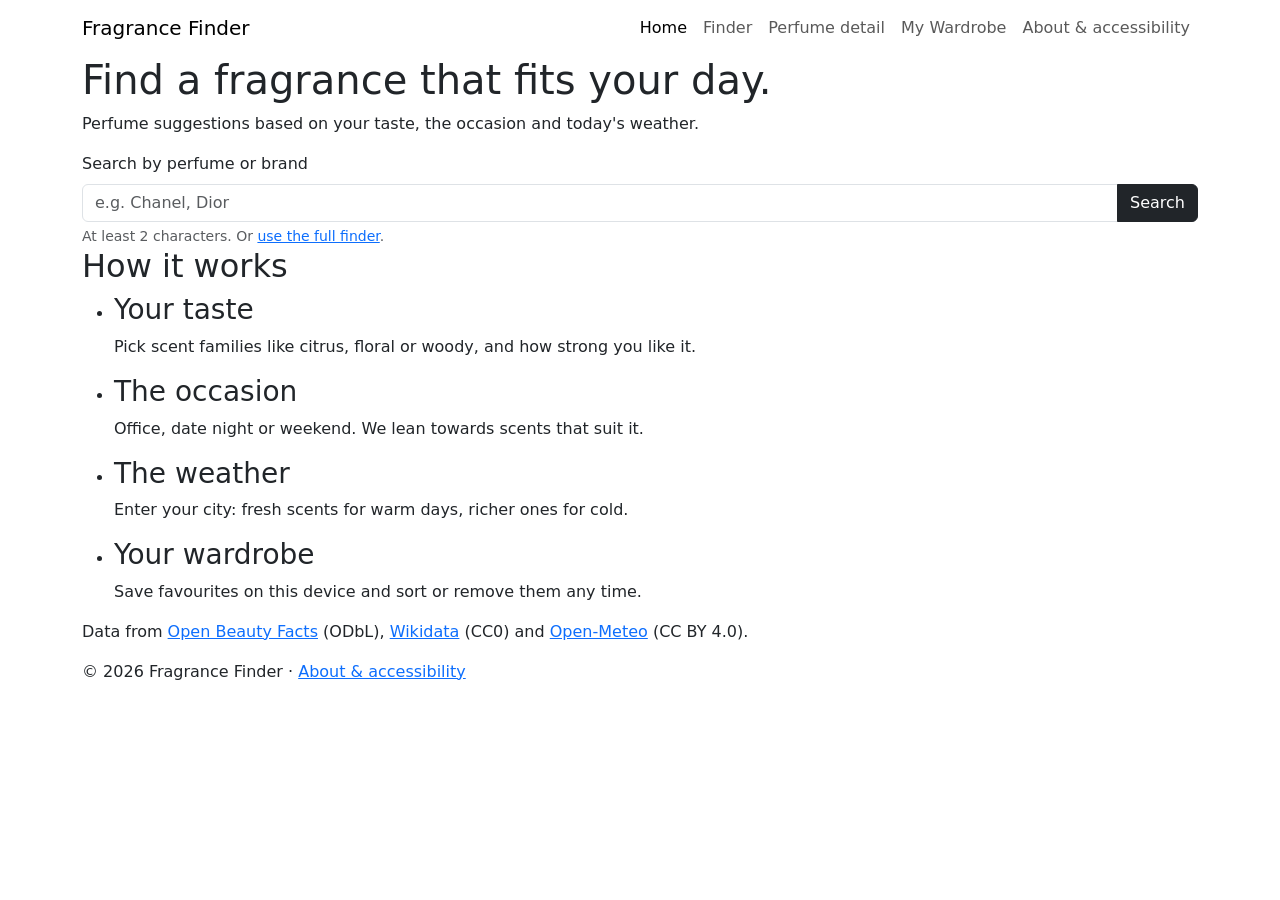
==== index.html @ 165eef56 "search box checks" ====
<!DOCTYPE html>
<html lang="en">
<head>
  <meta charset="utf-8">
  <meta name="viewport" content="width=device-width, initial-scale=1">
  <title>Fragrance Finder | Perfumes for your taste, occasion and weather</title>
  <meta name="description" content="Fragrance Finder helps you discover perfumes that match your taste, the occasion and today's weather, and save favourites to your own scent wardrobe.">
  <link rel="icon" href="images/placeholder.svg" type="image/svg+xml">
  <link rel="stylesheet" href="https://cdn.jsdelivr.net/npm/bootstrap@5.3.8/dist/css/bootstrap.min.css" integrity="sha384-sRIl4kxILFvY47J16cr9ZwB07vP4J8+LH7qKQnuqkuIAvNWLzeN8tE5YBujZqJLB" crossorigin="anonymous">
  <link rel="stylesheet" href="css/styles.css">
  <script src="https://cdn.jsdelivr.net/npm/bootstrap@5.3.8/dist/js/bootstrap.bundle.min.js" integrity="sha384-FKyoEForCGlyvwx9Hj09JcYn3nv7wiPVlz7YYwJrWVcXK/BmnVDxM+D2scQbITxI" crossorigin="anonymous" defer></script>
  <script src="js/main.js" defer></script>
</head>
<body>
  <a class="skip-link visually-hidden-focusable" href="#main">Skip to main content</a>

  <header class="site-header">
    <nav class="navbar navbar-expand-md" aria-label="Main">
      <div class="container">
        <a class="navbar-brand" href="index.html">Fragrance Finder</a>
        <button class="navbar-toggler" type="button" data-bs-toggle="collapse" data-bs-target="#primary-nav"
                aria-controls="primary-nav" aria-expanded="false" aria-label="Toggle navigation">
          <span class="navbar-toggler-icon"></span>
        </button>
        <div class="collapse navbar-collapse" id="primary-nav">
          <ul class="navbar-nav ms-auto">
            <li class="nav-item"><a class="nav-link" href="index.html">Home</a></li>
            <li class="nav-item"><a class="nav-link" href="finder.html">Finder</a></li>
            <li class="nav-item"><a class="nav-link" href="perfume.html">Perfume detail</a></li>
            <li class="nav-item"><a class="nav-link" href="wardrobe.html">My Wardrobe</a></li>
            <li class="nav-item"><a class="nav-link" href="about.html">About &amp; accessibility</a></li>
          </ul>
        </div>
      </div>
    </nav>
  </header>

  <main id="main" tabindex="-1">
    <section class="hero" aria-labelledby="hero-title">
      <div class="container">
        <h1 id="hero-title">Find a fragrance that fits your day.</h1>
        <p class="lead-text">Perfume suggestions based on your taste, the occasion and today's weather.</p>

        <form class="search-form needs-validation" action="finder.html" method="get" novalidate>
          <label for="quick-q" class="form-label">Search by perfume or brand</label>
          <div class="input-group has-validation">
            <input type="search" class="form-control" id="quick-q" name="q" required minlength="2" maxlength="80"
                   autocomplete="off" placeholder="e.g. Chanel, Dior"
                   aria-describedby="quick-search-help quick-q-error">
            <button class="btn btn-dark" type="submit">Search</button>
            <div id="quick-q-error" class="invalid-feedback" aria-live="polite">Please enter a perfume name or brand to search.</div>
          </div>
          <div id="quick-search-help" class="form-text">At least 2 characters. Or <a href="finder.html">use the full finder</a>.</div>
        </form>
      </div>
    </section>

    <section class="how" aria-labelledby="how-title">
      <div class="container">
        <h2 id="how-title">How it works</h2>
        <ul class="step-list">
          <li>
            <h3>Your taste</h3>
            <p>Pick scent families like citrus, floral or woody, and how strong you like it.</p>
          </li>
          <li>
            <h3>The occasion</h3>
            <p>Office, date night or weekend. We lean towards scents that suit it.</p>
          </li>
          <li>
            <h3>The weather</h3>
            <p>Enter your city: fresh scents for warm days, richer ones for cold.</p>
          </li>
          <li>
            <h3>Your wardrobe</h3>
            <p>Save favourites on this device and sort or remove them any time.</p>
          </li>
        </ul>
      </div>
    </section>
  </main>

  <footer class="site-footer">
    <div class="container">
      <p>Data from <a href="https://world.openbeautyfacts.org/">Open Beauty Facts</a> (ODbL), <a href="https://www.wikidata.org/">Wikidata</a> (CC0) and <a href="https://open-meteo.com/">Open-Meteo</a> (CC BY 4.0).</p>
      <p>&copy; <span data-year>2026</span> Fragrance Finder &middot; <a href="about.html">About &amp; accessibility</a></p>
    </div>
  </footer>
</body>
</html>
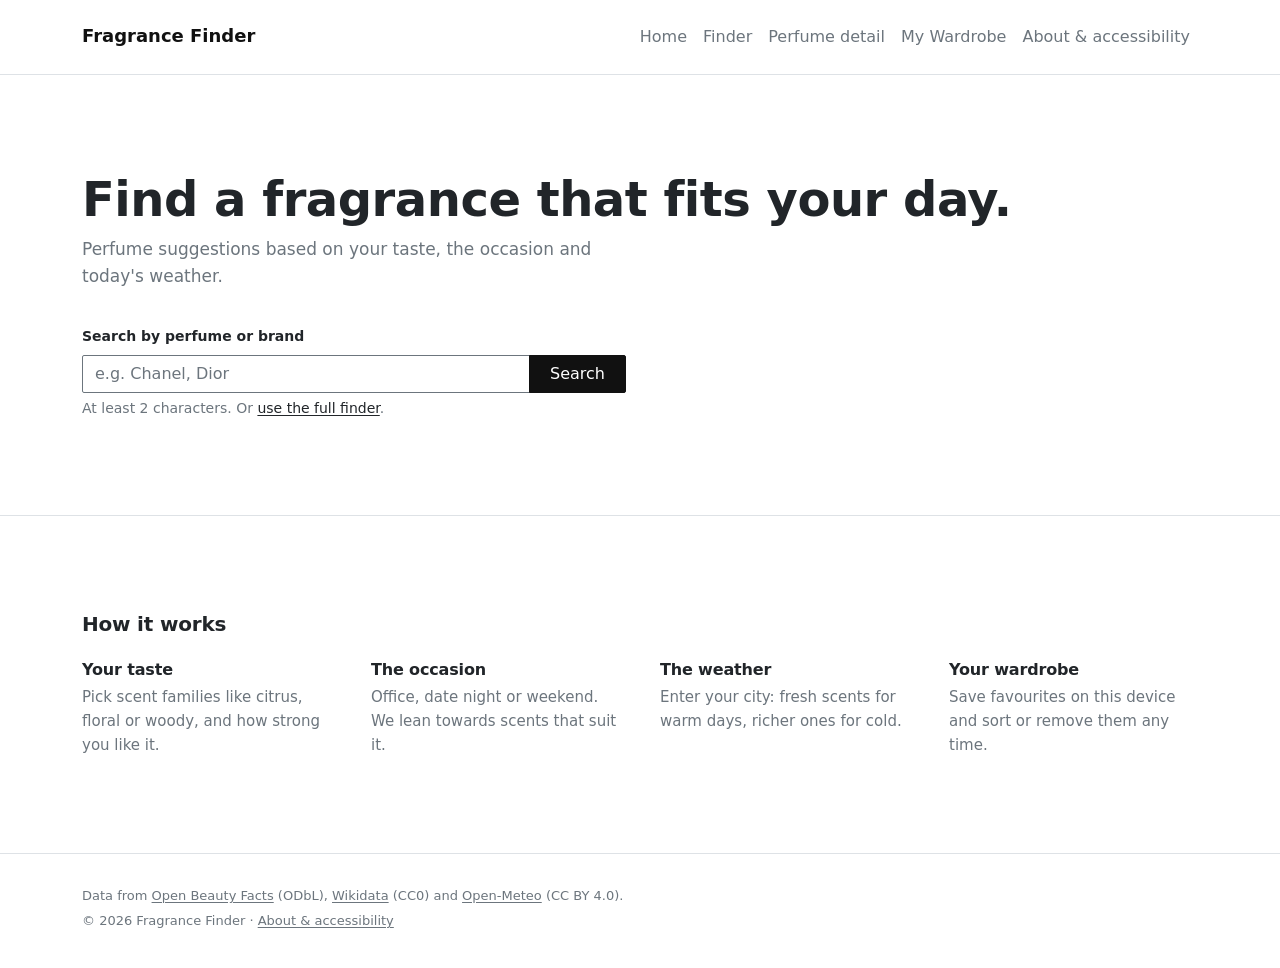
==== commit 34533e87: "styles" ====
--- a/index.html
+++ b/index.html
@@ -9,7 +9,6 @@
   <link rel="stylesheet" href="https://cdn.jsdelivr.net/npm/bootstrap@5.3.8/dist/css/bootstrap.min.css" integrity="sha384-sRIl4kxILFvY47J16cr9ZwB07vP4J8+LH7qKQnuqkuIAvNWLzeN8tE5YBujZqJLB" crossorigin="anonymous">
   <link rel="stylesheet" href="css/styles.css">
   <script src="https://cdn.jsdelivr.net/npm/bootstrap@5.3.8/dist/js/bootstrap.bundle.min.js" integrity="sha384-FKyoEForCGlyvwx9Hj09JcYn3nv7wiPVlz7YYwJrWVcXK/BmnVDxM+D2scQbITxI" crossorigin="anonymous" defer></script>
-  <script src="js/main.js" defer></script>
 </head>
 <body>
   <a class="skip-link visually-hidden-focusable" href="#main">Skip to main content</a>
@@ -41,14 +40,13 @@
         <h1 id="hero-title">Find a fragrance that fits your day.</h1>
         <p class="lead-text">Perfume suggestions based on your taste, the occasion and today's weather.</p>
 
-        <form class="search-form needs-validation" action="finder.html" method="get" novalidate>
+        <form class="search-form" action="finder.html" method="get">
           <label for="quick-q" class="form-label">Search by perfume or brand</label>
-          <div class="input-group has-validation">
+          <div class="input-group">
             <input type="search" class="form-control" id="quick-q" name="q" required minlength="2" maxlength="80"
                    autocomplete="off" placeholder="e.g. Chanel, Dior"
-                   aria-describedby="quick-search-help quick-q-error">
+                   aria-describedby="quick-search-help">
             <button class="btn btn-dark" type="submit">Search</button>
-            <div id="quick-q-error" class="invalid-feedback" aria-live="polite">Please enter a perfume name or brand to search.</div>
           </div>
           <div id="quick-search-help" class="form-text">At least 2 characters. Or <a href="finder.html">use the full finder</a>.</div>
         </form>
--- a/css/styles.css
+++ b/css/styles.css
@@ -0,0 +1,325 @@
+:root {
+  --ff-black: #111111;
+  --ff-text: #212529;
+  --ff-grey: #6c757d;
+  --ff-line: #dee2e6;
+  --ff-white: #ffffff;
+  --ff-space: 3rem;
+
+  --bs-body-color: var(--ff-text);
+  --bs-body-bg: var(--ff-white);
+  --bs-body-font-family: system-ui, -apple-system, "Segoe UI", Roboto, "Helvetica Neue", Arial, sans-serif;
+  --bs-link-color: var(--ff-text);
+  --bs-link-color-rgb: 33, 37, 41;
+  --bs-link-hover-color: var(--ff-black);
+  --bs-link-hover-color-rgb: 17, 17, 17;
+  --bs-border-color: var(--ff-line);
+  --bs-secondary-color: var(--ff-grey);
+  --bs-form-invalid-color: var(--ff-black);
+  --bs-form-invalid-border-color: var(--ff-black);
+}
+
+body {
+  background: var(--ff-white);
+  line-height: 1.6;
+}
+
+h1,
+h2,
+h3 {
+  font-weight: 600;
+  letter-spacing: -0.01em;
+}
+
+h1 { font-size: 1.875rem; }
+h2 { font-size: 1.25rem; margin-bottom: 1.5rem; }
+h3 { font-size: 1rem; margin-bottom: 0.35rem; }
+
+a {
+  text-underline-offset: 0.15em;
+}
+
+a:hover {
+  text-decoration-thickness: 2px;
+}
+
+:focus-visible {
+  outline: 2px solid var(--ff-black);
+  outline-offset: 3px;
+  box-shadow: none;
+}
+
+main:focus {
+  outline: none;
+}
+
+.skip-link {
+  position: absolute;
+  top: 0.5rem;
+  left: 0.5rem;
+  z-index: 1080;
+  padding: 0.5rem 1rem;
+  background: var(--ff-white);
+  color: var(--ff-black);
+  border: 2px solid var(--ff-black);
+}
+
+.site-header {
+  border-bottom: 1px solid var(--ff-line);
+}
+
+.navbar {
+  padding-top: 1rem;
+  padding-bottom: 1rem;
+}
+
+.navbar-brand {
+  color: var(--ff-black);
+  font-weight: 700;
+  font-size: 1.125rem;
+}
+
+.navbar-brand:hover {
+  color: var(--ff-black);
+}
+
+.nav-link {
+  color: var(--ff-grey);
+}
+
+.nav-link:hover,
+.nav-link[aria-current="page"] {
+  color: var(--ff-black);
+}
+
+.nav-link[aria-current="page"] {
+  font-weight: 600;
+}
+
+.navbar-toggler {
+  border: 1px solid var(--ff-line);
+  border-radius: 2px;
+}
+
+.navbar-toggler[aria-expanded="true"] {
+  border-color: var(--ff-black);
+}
+
+.navbar-toggler:focus {
+  box-shadow: none;
+}
+
+.hero,
+.how {
+  padding: var(--ff-space) 0;
+}
+
+.how {
+  border-top: 1px solid var(--ff-line);
+}
+
+.lead-text {
+  color: var(--ff-grey);
+  font-size: 1.0625rem;
+  margin-bottom: 2rem;
+  max-width: 34rem;
+}
+
+.search-form {
+  max-width: 34rem;
+}
+
+.form-label {
+  font-weight: 600;
+  font-size: 0.875rem;
+}
+
+.btn {
+  border-radius: 2px;
+  box-shadow: none;
+}
+
+.btn-dark {
+  background: var(--ff-black);
+  border-color: var(--ff-black);
+  padding-left: 1.25rem;
+  padding-right: 1.25rem;
+}
+
+.btn-dark:hover {
+  background: #343a40;
+  border-color: #343a40;
+}
+
+.form-control {
+  border-radius: 2px;
+}
+
+input[type="search"],
+input[type="text"],
+select {
+  border: 1px solid var(--ff-grey);
+}
+
+input[type="search"]:hover,
+input[type="text"]:hover,
+select:hover {
+  border-color: var(--ff-black);
+}
+
+.form-control:focus,
+.form-select:focus {
+  border-color: var(--ff-black);
+  box-shadow: none;
+}
+
+input[type="range"] {
+  width: 100%;
+  accent-color: var(--ff-black);
+  cursor: pointer;
+}
+
+input[type="checkbox"],
+input[type="radio"] {
+  accent-color: var(--ff-black);
+}
+
+.form-control.is-invalid,
+input[aria-invalid="true"]:invalid {
+  border-width: 2px;
+  background-image: none;
+}
+
+.invalid-feedback::before {
+  content: "\26A0\FE0E  ";
+}
+
+.step-list {
+  list-style: none;
+  margin: 0;
+  padding: 0;
+  display: grid;
+  grid-template-columns: 1fr;
+  gap: 1.75rem;
+}
+
+.step-list p {
+  color: var(--ff-grey);
+  margin: 0;
+  font-size: 0.9375rem;
+}
+
+.card-grid {
+  list-style: none;
+  margin: 0;
+  padding: 0;
+  display: grid;
+  grid-template-columns: 1fr;
+  gap: 1.5rem;
+}
+
+.card {
+  border: 1px solid var(--ff-line);
+  border-radius: 2px;
+}
+
+.card:hover,
+.card:focus-within {
+  border-color: var(--ff-black);
+}
+
+.family-tag {
+  display: inline-flex;
+  align-items: center;
+  gap: 0.35rem;
+  font-size: 0.8125rem;
+  color: var(--ff-text);
+}
+
+.family-tag::before {
+  content: "";
+  width: 0.625rem;
+  height: 0.625rem;
+  border: 1px solid var(--ff-text);
+  background: var(--swatch, var(--ff-line));
+}
+
+.skeleton {
+  background: linear-gradient(90deg, #f1f3f5 25%, #f8f9fa 50%, #f1f3f5 75%);
+  background-size: 200% 100%;
+  animation: shimmer 1.4s ease-in-out infinite;
+}
+
+.skeleton-text {
+  height: 1em;
+  margin-bottom: 0.5rem;
+}
+
+.skeleton-image {
+  width: 100%;
+  aspect-ratio: 1 / 1;
+}
+
+@keyframes shimmer {
+  from { background-position: 200% 0; }
+  to { background-position: -200% 0; }
+}
+
+.site-footer {
+  border-top: 1px solid var(--ff-line);
+  padding: 2rem 0;
+  color: var(--ff-grey);
+  font-size: 0.8125rem;
+}
+
+.site-footer p {
+  margin-bottom: 0.25rem;
+}
+
+.site-footer a {
+  color: var(--ff-grey);
+}
+
+.site-footer a:hover {
+  color: var(--ff-black);
+}
+
+@media (min-width: 40em) {
+  :root {
+    --ff-space: 4.5rem;
+  }
+
+  h1 { font-size: 2.5rem; }
+
+  .step-list,
+  .card-grid {
+    grid-template-columns: repeat(2, 1fr);
+  }
+}
+
+@media (min-width: 64em) {
+  :root {
+    --ff-space: 6rem;
+  }
+
+  h1 { font-size: 3rem; }
+
+  .step-list {
+    grid-template-columns: repeat(4, 1fr);
+    gap: 2.5rem;
+  }
+
+  .card-grid {
+    grid-template-columns: repeat(3, 1fr);
+  }
+}
+
+@media (prefers-reduced-motion: reduce) {
+  *,
+  *::before,
+  *::after {
+    animation-duration: 0.01ms !important;
+    animation-iteration-count: 1 !important;
+    transition-duration: 0.01ms !important;
+  }
+}
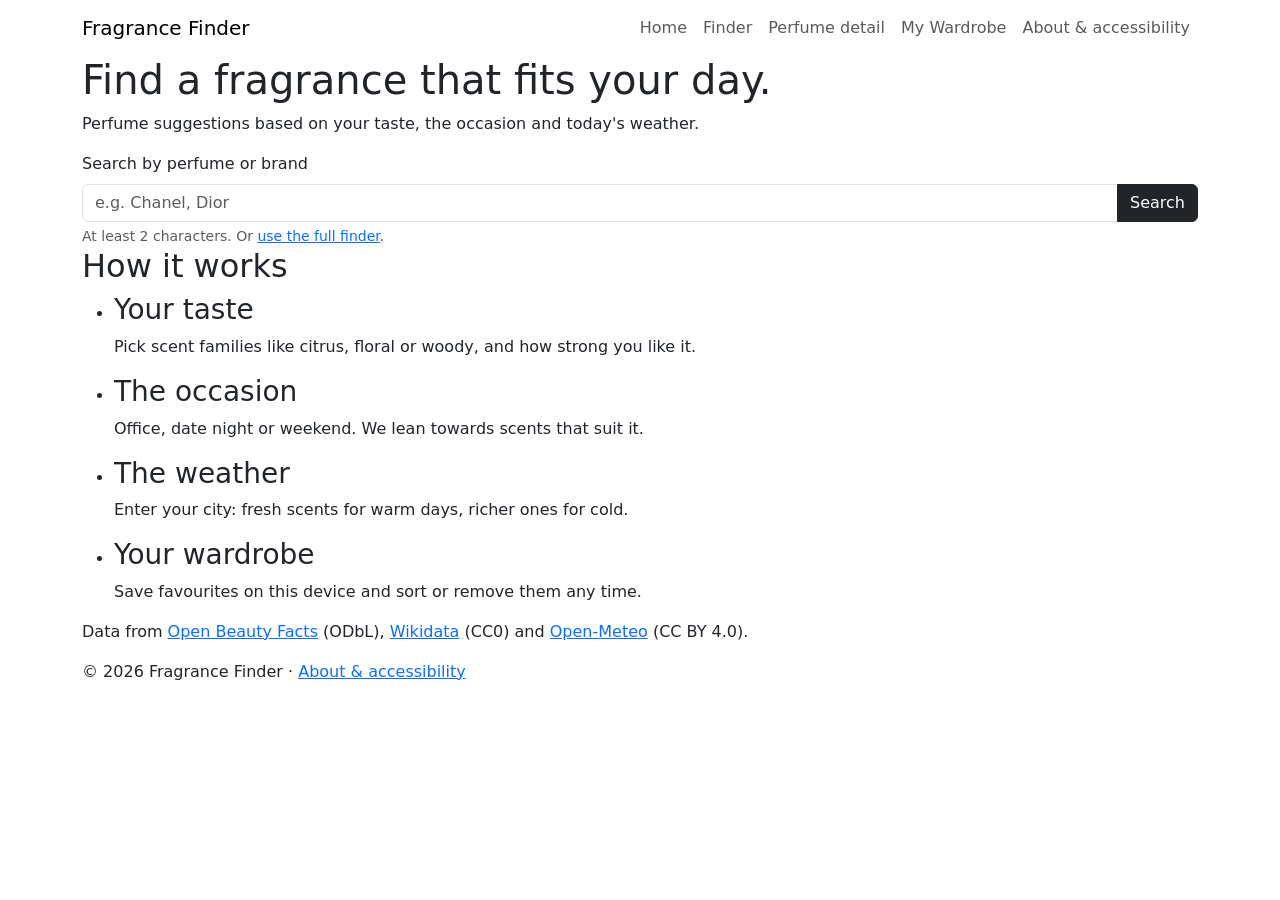
==== commit 705b1f93: "first commit, basic page" ====
--- a/index.html
+++ b/index.html
@@ -7,7 +7,6 @@
   <meta name="description" content="Fragrance Finder helps you discover perfumes that match your taste, the occasion and today's weather, and save favourites to your own scent wardrobe.">
   <link rel="icon" href="images/placeholder.svg" type="image/svg+xml">
   <link rel="stylesheet" href="https://cdn.jsdelivr.net/npm/bootstrap@5.3.8/dist/css/bootstrap.min.css" integrity="sha384-sRIl4kxILFvY47J16cr9ZwB07vP4J8+LH7qKQnuqkuIAvNWLzeN8tE5YBujZqJLB" crossorigin="anonymous">
-  <link rel="stylesheet" href="css/styles.css">
   <script src="https://cdn.jsdelivr.net/npm/bootstrap@5.3.8/dist/js/bootstrap.bundle.min.js" integrity="sha384-FKyoEForCGlyvwx9Hj09JcYn3nv7wiPVlz7YYwJrWVcXK/BmnVDxM+D2scQbITxI" crossorigin="anonymous" defer></script>
 </head>
 <body>
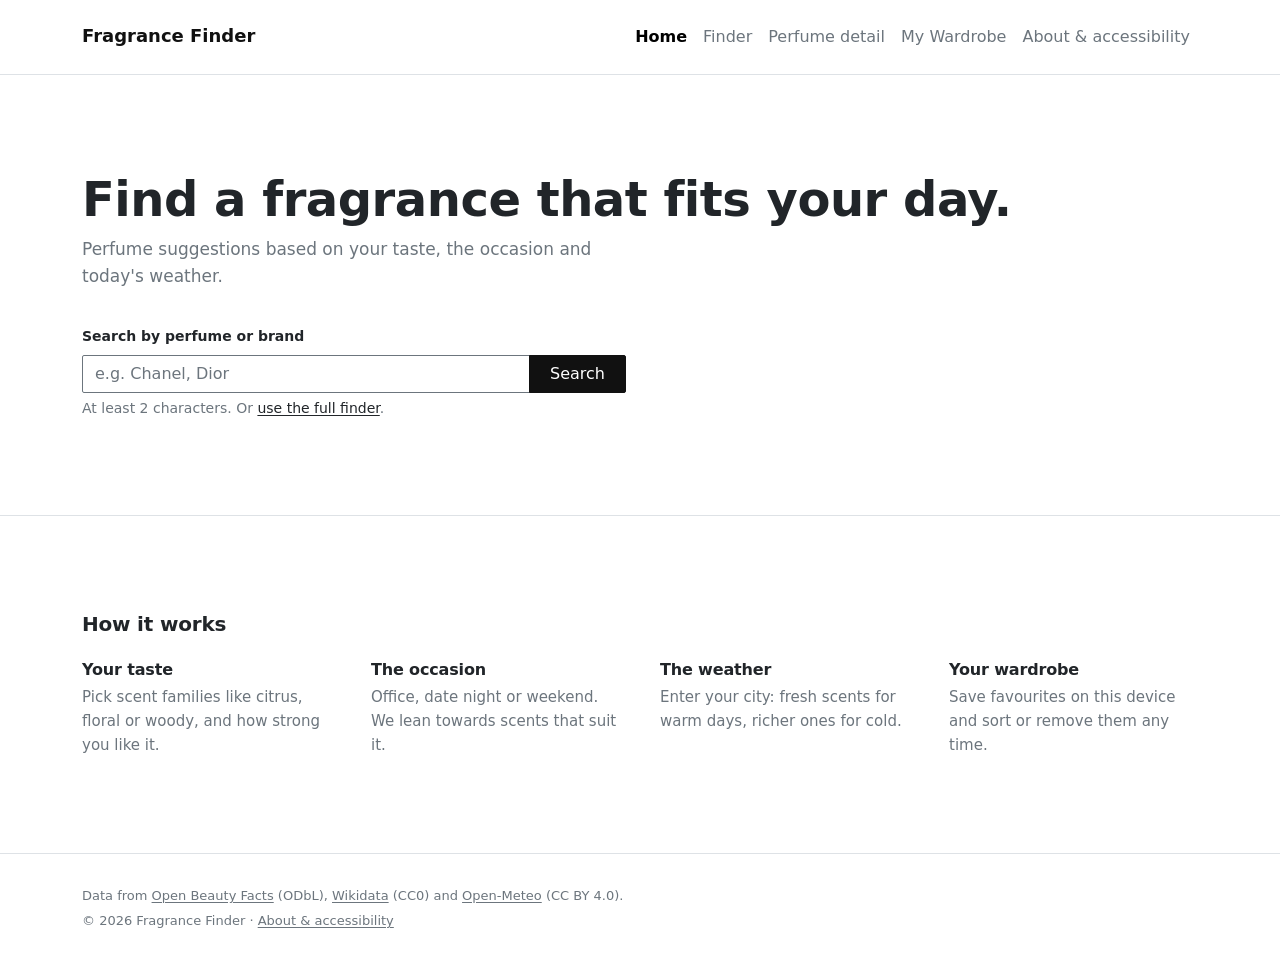
==== commit 9a66ac78: "cleanup" ====
--- a/index.html
+++ b/index.html
@@ -5,15 +5,16 @@
   <meta name="viewport" content="width=device-width, initial-scale=1">
   <title>Fragrance Finder | Perfumes for your taste, occasion and weather</title>
   <meta name="description" content="Fragrance Finder helps you discover perfumes that match your taste, the occasion and today's weather, and save favourites to your own scent wardrobe.">
-  <link rel="icon" href="images/placeholder.svg" type="image/svg+xml">
-  <link rel="stylesheet" href="https://cdn.jsdelivr.net/npm/bootstrap@5.3.8/dist/css/bootstrap.min.css" integrity="sha384-sRIl4kxILFvY47J16cr9ZwB07vP4J8+LH7qKQnuqkuIAvNWLzeN8tE5YBujZqJLB" crossorigin="anonymous">
-  <script src="https://cdn.jsdelivr.net/npm/bootstrap@5.3.8/dist/js/bootstrap.bundle.min.js" integrity="sha384-FKyoEForCGlyvwx9Hj09JcYn3nv7wiPVlz7YYwJrWVcXK/BmnVDxM+D2scQbITxI" crossorigin="anonymous" defer></script>
+  <link rel="stylesheet" href="https://cdn.jsdelivr.net/npm/bootstrap@5.3.8/dist/css/bootstrap.min.css">
+  <link rel="stylesheet" href="css/styles.css">
+  <script src="https://cdn.jsdelivr.net/npm/bootstrap@5.3.8/dist/js/bootstrap.bundle.min.js" defer></script>
+  <script src="js/main.js" defer></script>
 </head>
 <body>
   <a class="skip-link visually-hidden-focusable" href="#main">Skip to main content</a>
 
   <header class="site-header">
-    <nav class="navbar navbar-expand-md" aria-label="Main">
+    <nav class="navbar navbar-expand-md">
       <div class="container">
         <a class="navbar-brand" href="index.html">Fragrance Finder</a>
         <button class="navbar-toggler" type="button" data-bs-toggle="collapse" data-bs-target="#primary-nav"
@@ -39,13 +40,14 @@
         <h1 id="hero-title">Find a fragrance that fits your day.</h1>
         <p class="lead-text">Perfume suggestions based on your taste, the occasion and today's weather.</p>
 
-        <form class="search-form" action="finder.html" method="get">
+        <form class="search-form needs-validation" action="finder.html" method="get" novalidate>
           <label for="quick-q" class="form-label">Search by perfume or brand</label>
-          <div class="input-group">
+          <div class="input-group has-validation">
             <input type="search" class="form-control" id="quick-q" name="q" required minlength="2" maxlength="80"
                    autocomplete="off" placeholder="e.g. Chanel, Dior"
-                   aria-describedby="quick-search-help">
+                   aria-describedby="quick-search-help quick-q-error">
             <button class="btn btn-dark" type="submit">Search</button>
+            <div id="quick-q-error" class="invalid-feedback" aria-live="polite">Please enter a perfume name or brand to search.</div>
           </div>
           <div id="quick-search-help" class="form-text">At least 2 characters. Or <a href="finder.html">use the full finder</a>.</div>
         </form>
--- a/css/styles.css
+++ b/css/styles.css
@@ -0,0 +1,471 @@
+:root {
+  --ff-black: #111111;
+  --ff-text: #212529;
+  --ff-grey: #6c757d;
+  --ff-line: #dee2e6;
+  --ff-white: #ffffff;
+  --ff-space: 3rem;
+
+  --bs-body-color: var(--ff-text);
+  --bs-body-bg: var(--ff-white);
+  --bs-body-font-family: system-ui, -apple-system, "Segoe UI", Roboto, "Helvetica Neue", Arial, sans-serif;
+  --bs-link-color: var(--ff-text);
+  --bs-link-color-rgb: 33, 37, 41;
+  --bs-link-hover-color: var(--ff-black);
+  --bs-link-hover-color-rgb: 17, 17, 17;
+  --bs-border-color: var(--ff-line);
+  --bs-secondary-color: var(--ff-grey);
+  --bs-form-invalid-color: var(--ff-black);
+  --bs-form-invalid-border-color: var(--ff-black);
+}
+
+body {
+  background: var(--ff-white);
+  line-height: 1.6;
+}
+
+h1,
+h2,
+h3 {
+  font-weight: 600;
+  letter-spacing: -0.01em;
+}
+
+h1 { font-size: 1.875rem; }
+h2 { font-size: 1.25rem; margin-bottom: 1.5rem; }
+h3 { font-size: 1rem; margin-bottom: 0.35rem; }
+
+a {
+  text-underline-offset: 0.15em;
+}
+
+a:hover {
+  text-decoration-thickness: 2px;
+}
+
+:focus-visible {
+  outline: 2px solid var(--ff-black);
+  outline-offset: 3px;
+  box-shadow: none;
+}
+
+main:focus {
+  outline: none;
+}
+
+.skip-link {
+  position: absolute;
+  top: 0.5rem;
+  left: 0.5rem;
+  z-index: 1080;
+  padding: 0.5rem 1rem;
+  background: var(--ff-white);
+  color: var(--ff-black);
+  border: 2px solid var(--ff-black);
+}
+
+.site-header {
+  border-bottom: 1px solid var(--ff-line);
+}
+
+.navbar {
+  padding-top: 1rem;
+  padding-bottom: 1rem;
+}
+
+.navbar-brand {
+  color: var(--ff-black);
+  font-weight: 700;
+  font-size: 1.125rem;
+}
+
+.navbar-brand:hover {
+  color: var(--ff-black);
+}
+
+.nav-link {
+  color: var(--ff-grey);
+}
+
+.nav-link:hover,
+.nav-link[aria-current="page"] {
+  color: var(--ff-black);
+}
+
+.nav-link[aria-current="page"] {
+  font-weight: 600;
+}
+
+.navbar-toggler {
+  border: 1px solid var(--ff-line);
+  border-radius: 2px;
+}
+
+.navbar-toggler[aria-expanded="true"] {
+  border-color: var(--ff-black);
+}
+
+.navbar-toggler:focus {
+  box-shadow: none;
+}
+
+.hero,
+.how {
+  padding: var(--ff-space) 0;
+}
+
+.how {
+  border-top: 1px solid var(--ff-line);
+}
+
+.lead-text {
+  color: var(--ff-grey);
+  font-size: 1.0625rem;
+  margin-bottom: 2rem;
+  max-width: 34rem;
+}
+
+.search-form {
+  max-width: 34rem;
+}
+
+.form-label {
+  font-weight: 600;
+  font-size: 0.875rem;
+}
+
+.btn {
+  border-radius: 2px;
+  box-shadow: none;
+}
+
+.btn-dark {
+  background: var(--ff-black);
+  border-color: var(--ff-black);
+  padding-left: 1.25rem;
+  padding-right: 1.25rem;
+}
+
+.btn-dark:hover {
+  background: #343a40;
+  border-color: #343a40;
+}
+
+.form-control {
+  border-radius: 2px;
+}
+
+input[type="search"],
+input[type="text"],
+select {
+  border: 1px solid var(--ff-grey);
+}
+
+input[type="search"]:hover,
+input[type="text"]:hover,
+select:hover {
+  border-color: var(--ff-black);
+}
+
+.form-control:focus,
+.form-select:focus {
+  border-color: var(--ff-black);
+  box-shadow: none;
+}
+
+input[type="range"] {
+  width: 100%;
+  cursor: pointer;
+}
+
+.form-control.is-invalid,
+input[aria-invalid="true"]:invalid {
+  border-width: 2px;
+  background-image: none;
+}
+
+.invalid-feedback::before {
+  content: "\26A0\FE0E  ";
+}
+
+.step-list {
+  list-style: none;
+  margin: 0;
+  padding: 0;
+  display: grid;
+  grid-template-columns: 1fr;
+  gap: 1.75rem;
+}
+
+.step-list p {
+  color: var(--ff-grey);
+  margin: 0;
+  font-size: 0.9375rem;
+}
+
+.card-grid {
+  list-style: none;
+  margin: 0;
+  padding: 0;
+  display: grid;
+  grid-template-columns: 1fr;
+  gap: 1.5rem;
+}
+
+.card {
+  border: 1px solid var(--ff-line);
+  border-radius: 2px;
+}
+
+.card:hover,
+.card:focus-within {
+  border-color: var(--ff-black);
+}
+
+.family-tag {
+  display: inline-flex;
+  align-items: center;
+  gap: 0.35rem;
+  font-size: 0.8125rem;
+  color: var(--ff-text);
+}
+
+.family-tag::before {
+  content: "";
+  width: 0.625rem;
+  height: 0.625rem;
+  border: 1px solid var(--ff-text);
+  background: var(--swatch, var(--ff-line));
+}
+
+.skeleton {
+  background: linear-gradient(90deg, #f1f3f5 25%, #f8f9fa 50%, #f1f3f5 75%);
+  background-size: 200% 100%;
+  animation: shimmer 1.4s ease-in-out infinite;
+}
+
+.skeleton-text {
+  height: 1em;
+  margin-bottom: 0.5rem;
+}
+
+.skeleton-image {
+  width: 100%;
+  aspect-ratio: 1 / 1;
+}
+
+@keyframes shimmer {
+  from { background-position: 200% 0; }
+  to { background-position: -200% 0; }
+}
+
+.page-intro {
+  padding: var(--ff-space) 0 1rem;
+}
+
+.page-intro .lead-text {
+  margin-bottom: 0;
+}
+
+.finder {
+  padding: 1rem 0 var(--ff-space);
+}
+
+.results {
+  padding: var(--ff-space) 0;
+  border-top: 1px solid var(--ff-line);
+}
+
+fieldset {
+  margin: 0;
+}
+
+legend.form-label {
+  font-size: 0.875rem;
+  margin-bottom: 0.5rem;
+}
+
+.optional {
+  font-weight: 400;
+  color: var(--ff-grey);
+}
+
+.form-select {
+  border: 1px solid var(--ff-grey);
+  border-radius: 2px;
+}
+
+.form-select:hover {
+  border-color: var(--ff-black);
+}
+
+.form-select:disabled {
+  color: var(--ff-grey);
+  background-color: #f8f9fa;
+}
+
+.form-check-input {
+  border: 1px solid var(--ff-grey);
+}
+
+.form-check-input:checked {
+  background-color: var(--ff-black);
+  border-color: var(--ff-black);
+}
+
+.form-check-input:focus {
+  border-color: var(--ff-black);
+  box-shadow: none;
+}
+
+.form-check-input:hover {
+  border-color: var(--ff-black);
+}
+
+input[type="range"]::-webkit-slider-thumb {
+  background: var(--ff-black);
+}
+
+input[type="range"]::-moz-range-thumb {
+  background: var(--ff-black);
+}
+
+input[type="range"]:focus::-webkit-slider-thumb {
+  box-shadow: 0 0 0 3px var(--ff-white), 0 0 0 5px var(--ff-black);
+}
+
+#intensity-value {
+  font-weight: 400;
+}
+
+.family-list {
+  display: grid;
+  gap: 0.5rem;
+}
+
+.family-option .form-check-label {
+  display: grid;
+  grid-template-columns: auto 1fr;
+  column-gap: 0.5rem;
+  align-items: center;
+}
+
+.family-name {
+  font-weight: 600;
+}
+
+.family-desc {
+  grid-column: 2;
+  color: var(--ff-grey);
+  font-size: 0.8125rem;
+}
+
+.swatch {
+  display: inline-block;
+  width: 1rem;
+  height: 1rem;
+  border: 1px solid var(--ff-text);
+  background: var(--swatch, var(--ff-line));
+}
+
+[data-family="citrus"] { --swatch: #e9ecef; }
+[data-family="fresh"] { --swatch: repeating-linear-gradient(0deg, #adb5bd 0 2px, #fff 2px 5px); }
+[data-family="floral"] { --swatch: radial-gradient(#6c757d 1.5px, #fff 1.6px) 0 0 / 5px 5px; }
+[data-family="fruity"] { --swatch: repeating-conic-gradient(#ced4da 0 25%, #fff 0 50%) 0 0 / 6px 6px; }
+[data-family="woody"] { --swatch: repeating-linear-gradient(90deg, #495057 0 2px, #dee2e6 2px 5px); }
+[data-family="spicy"] { --swatch: repeating-linear-gradient(45deg, #212529 0 2px, #fff 2px 5px); }
+[data-family="oriental"] { --swatch: #495057; }
+[data-family="gourmand"] { --swatch: repeating-linear-gradient(45deg, #6c757d 0 1px, transparent 1px 4px), repeating-linear-gradient(-45deg, #6c757d 0 1px, #fff 1px 4px); }
+
+.error-summary {
+  border: 2px solid var(--ff-black);
+  padding: 1rem 1.25rem;
+  margin-bottom: 2rem;
+}
+
+.error-summary ul {
+  margin: 0;
+  padding-left: 1.25rem;
+}
+
+.error-summary a {
+  color: var(--ff-black);
+}
+
+.error-summary h2::before {
+  content: "\26A0\FE0E  ";
+}
+
+.form-actions {
+  display: flex;
+  flex-wrap: wrap;
+  gap: 0.75rem;
+  margin-top: 2rem;
+}
+
+.status-message {
+  color: var(--ff-grey);
+}
+
+.site-footer {
+  border-top: 1px solid var(--ff-line);
+  padding: 2rem 0;
+  color: var(--ff-grey);
+  font-size: 0.8125rem;
+}
+
+.site-footer p {
+  margin-bottom: 0.25rem;
+}
+
+.site-footer a {
+  color: var(--ff-grey);
+}
+
+.site-footer a:hover {
+  color: var(--ff-black);
+}
+
+@media (min-width: 40em) {
+  :root {
+    --ff-space: 4.5rem;
+  }
+
+  h1 { font-size: 2.5rem; }
+
+  .step-list,
+  .card-grid {
+    grid-template-columns: repeat(2, 1fr);
+  }
+
+  .form-actions .btn {
+    min-width: 10rem;
+  }
+}
+
+@media (min-width: 64em) {
+  :root {
+    --ff-space: 6rem;
+  }
+
+  h1 { font-size: 3rem; }
+
+  .step-list {
+    grid-template-columns: repeat(4, 1fr);
+    gap: 2.5rem;
+  }
+
+  .card-grid {
+    grid-template-columns: repeat(3, 1fr);
+  }
+}
+
+@media (prefers-reduced-motion: reduce) {
+  *,
+  *::before,
+  *::after {
+    animation-duration: 0.01ms !important;
+    animation-iteration-count: 1 !important;
+    transition-duration: 0.01ms !important;
+  }
+}
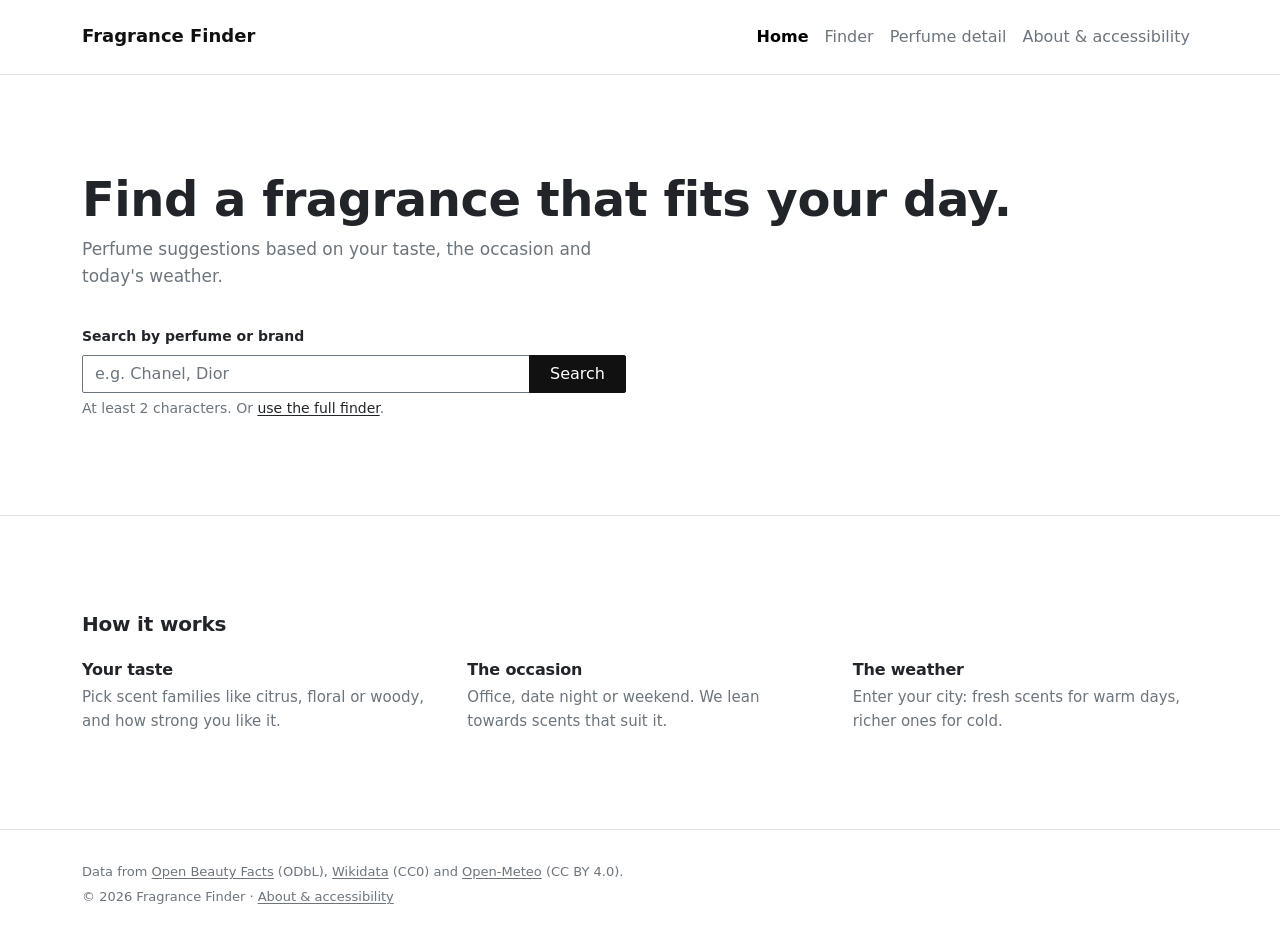
==== commit 986426f1: "drop wardrobe page" ====
--- a/index.html
+++ b/index.html
@@ -4,7 +4,7 @@
   <meta charset="utf-8">
   <meta name="viewport" content="width=device-width, initial-scale=1">
   <title>Fragrance Finder | Perfumes for your taste, occasion and weather</title>
-  <meta name="description" content="Fragrance Finder helps you discover perfumes that match your taste, the occasion and today's weather, and save favourites to your own scent wardrobe.">
+  <meta name="description" content="Fragrance Finder helps you discover perfumes that match your taste, the occasion and today's weather.">
   <link rel="stylesheet" href="https://cdn.jsdelivr.net/npm/bootstrap@5.3.8/dist/css/bootstrap.min.css">
   <link rel="stylesheet" href="css/styles.css">
   <script src="https://cdn.jsdelivr.net/npm/bootstrap@5.3.8/dist/js/bootstrap.bundle.min.js" defer></script>
@@ -26,7 +26,6 @@
             <li class="nav-item"><a class="nav-link" href="index.html">Home</a></li>
             <li class="nav-item"><a class="nav-link" href="finder.html">Finder</a></li>
             <li class="nav-item"><a class="nav-link" href="perfume.html">Perfume detail</a></li>
-            <li class="nav-item"><a class="nav-link" href="wardrobe.html">My Wardrobe</a></li>
             <li class="nav-item"><a class="nav-link" href="about.html">About &amp; accessibility</a></li>
           </ul>
         </div>
@@ -70,10 +69,6 @@
             <h3>The weather</h3>
             <p>Enter your city: fresh scents for warm days, richer ones for cold.</p>
           </li>
-          <li>
-            <h3>Your wardrobe</h3>
-            <p>Save favourites on this device and sort or remove them any time.</p>
-          </li>
         </ul>
       </div>
     </section>
--- a/css/styles.css
+++ b/css/styles.css
@@ -451,7 +451,7 @@
   h1 { font-size: 3rem; }
 
   .step-list {
-    grid-template-columns: repeat(4, 1fr);
+    grid-template-columns: repeat(3, 1fr);
     gap: 2.5rem;
   }
 
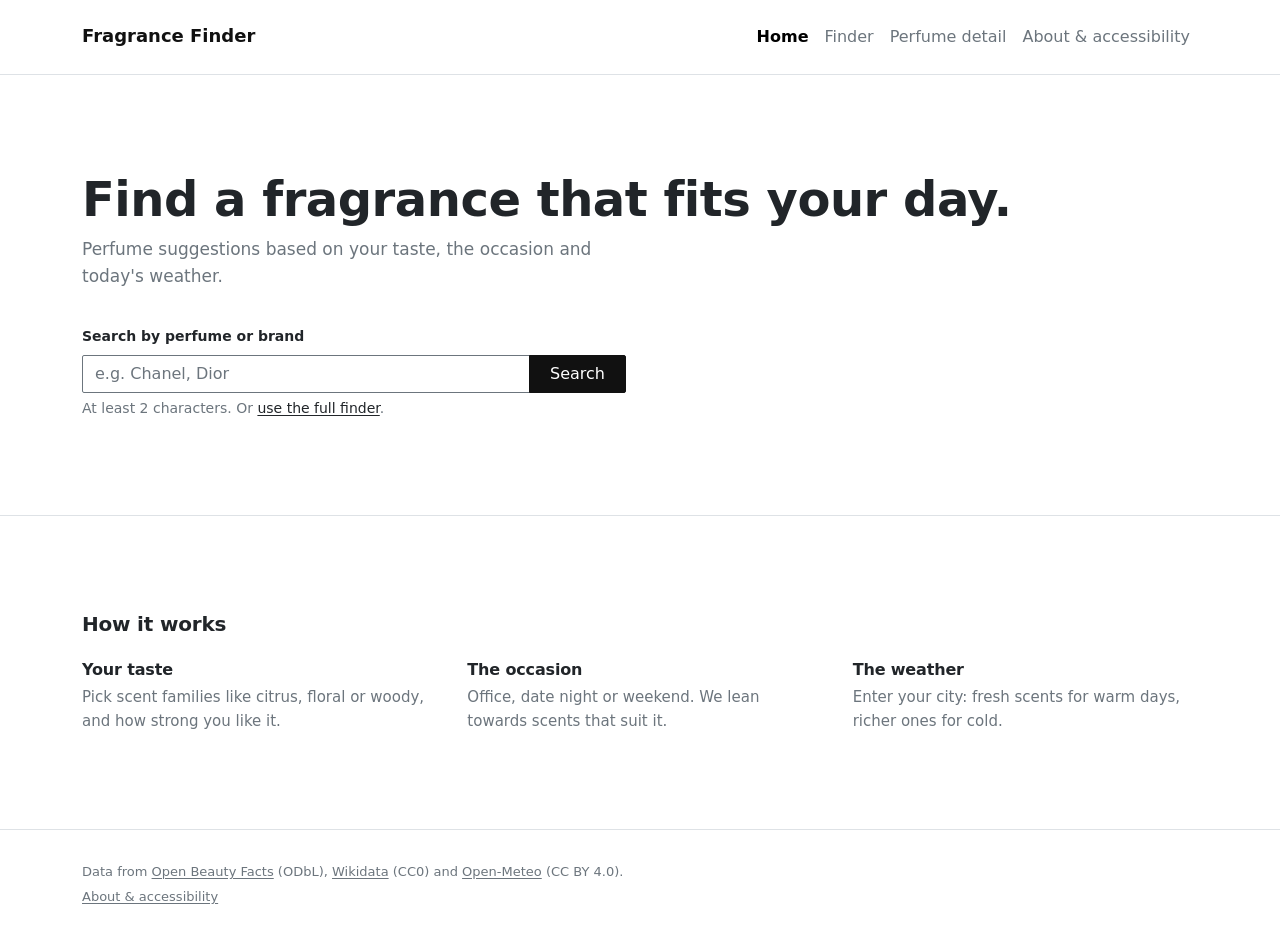
==== commit 1070e65a: "footer tweak" ====
--- a/index.html
+++ b/index.html
@@ -77,7 +77,7 @@
   <footer class="site-footer">
     <div class="container">
       <p>Data from <a href="https://world.openbeautyfacts.org/">Open Beauty Facts</a> (ODbL), <a href="https://www.wikidata.org/">Wikidata</a> (CC0) and <a href="https://open-meteo.com/">Open-Meteo</a> (CC BY 4.0).</p>
-      <p>&copy; <span data-year>2026</span> Fragrance Finder &middot; <a href="about.html">About &amp; accessibility</a></p>
+      <p><a href="about.html">About &amp; accessibility</a></p>
     </div>
   </footer>
 </body>
